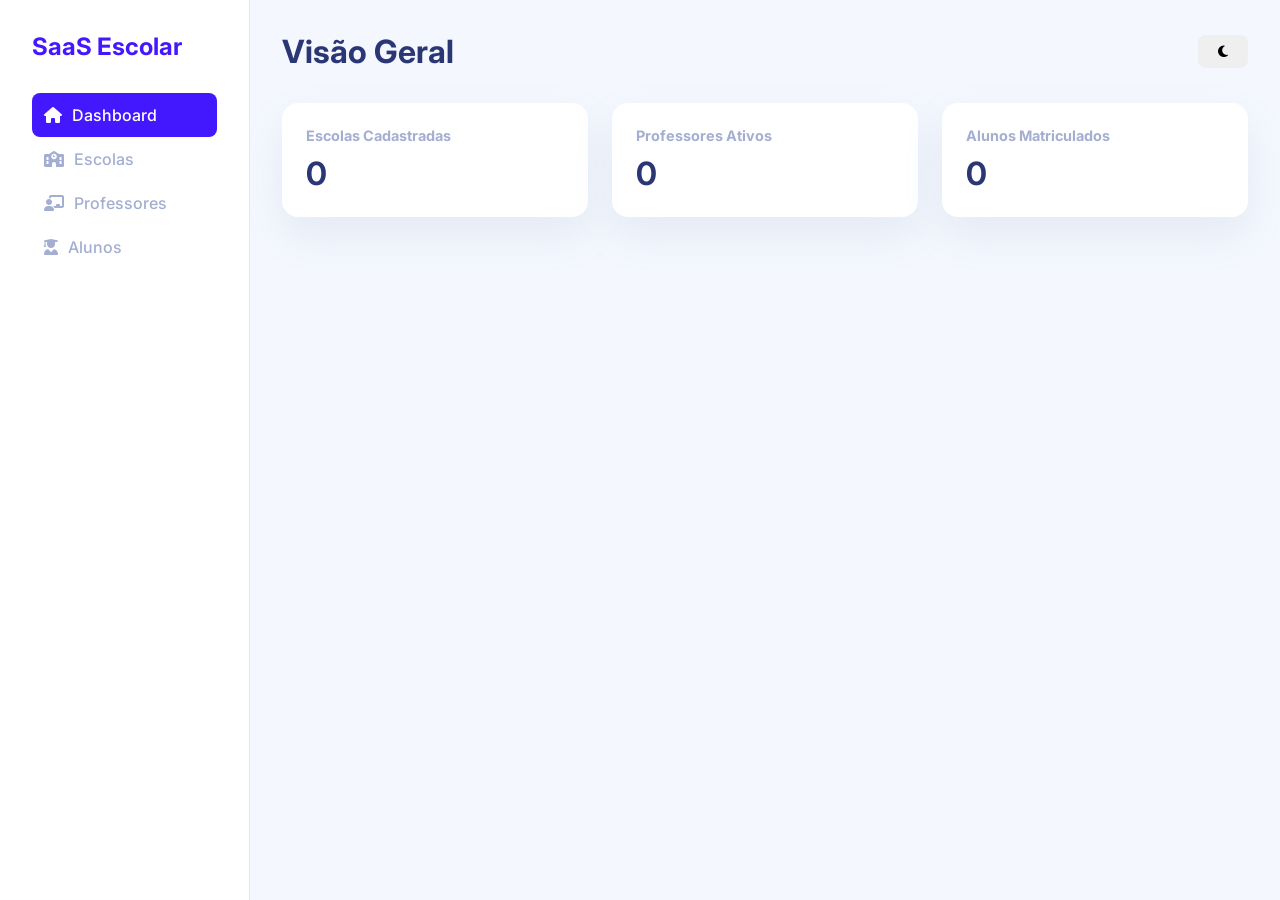
==== index.html @ 5978ae08 "feat: implement school system with HTML, CSS and JavaScript" ====
<!DOCTYPE html>
<html lang="pt-BR">
<head>
    <meta charset="UTF-8">
    <meta name="viewport" content="width=device-width, initial-scale=1.0">
    <title>SaaS Escolar - Dashboard</title>
    <link rel="stylesheet" href="css/style.css">
    <link rel="stylesheet" href="https://cdnjs.cloudflare.com/ajax/libs/font-awesome/6.4.0/css/all.min.css">
</head>
<body>
    <div class="app-container">
        <!-- SIDEBAR -->
        <aside class="sidebar">
            <div class="logo"><h2>SaaS Escolar</h2></div>
            <ul class="nav-links">
                <li><a href="index.html" class="active"><i class="fas fa-home"></i> Dashboard</a></li>
                <li><a href="pages/escola.html"><i class="fas fa-school"></i> Escolas</a></li>
                <li><a href="pages/professores.html"><i class="fas fa-chalkboard-teacher"></i> Professores</a></li>
                <li><a href="pages/alunos.html"><i class="fas fa-user-graduate"></i> Alunos</a></li>
            </ul>
        </aside>

        <!-- MAIN CONTENT -->
        <main class="main-content">
            <header class="topbar">
                <button id="mobile-menu-btn"><i class="fas fa-bars"></i></button>
                <h1>Visão Geral</h1>
                <button id="theme-toggle" class="btn"><i class="fas fa-moon"></i></button>
            </header>

            <div class="stats-grid">
                <div class="stat-card">
                    <h3>Escolas Cadastradas</h3>
                    <h2 id="total-escolas">0</h2>
                </div>
                <div class="stat-card">
                    <h3>Professores Ativos</h3>
                    <h2 id="total-professores">0</h2>
                </div>
                <div class="stat-card">
                    <h3>Alunos Matriculados</h3>
                    <h2 id="total-alunos">0</h2>
                </div>
            </div>
        </main>
    </div>
    
    <script src="js/storage.js"></script>
    <script src="js/app.js"></script>
    <script>
        // Lógica simples direto na view para o Dashboard
        document.addEventListener('DOMContentLoaded', () => {
            document.getElementById('total-escolas').innerText = StorageHelper.buscarDados('escolas').length;
            document.getElementById('total-professores').innerText = StorageHelper.buscarDados('professores').length;
            document.getElementById('total-alunos').innerText = StorageHelper.buscarDados('alunos').length;
        });
    </script>
</body>
</html>
---- css/style.css ----
@import url('https://fonts.googleapis.com/css2?family=Inter:wght@300;400;500;600;700&display=swap');

:root {
    --bg-color: #f4f7fe;
    --sidebar-bg: #ffffff;
    --text-main: #2b3674;
    --text-muted: #a3aed1;
    --primary: #4318ff;
    --primary-hover: #3311db;
    --danger: #ee5d50;
    --card-bg: #ffffff;
    --border-color: #e2e8f0;
    --shadow: 0px 18px 40px rgba(112, 144, 176, 0.12);
}

.dark-theme {
    --bg-color: #0b1437;
    --sidebar-bg: #111c44;
    --text-main: #ffffff;
    --text-muted: #a3aed1;
    --primary: #7551ff;
    --card-bg: #111c44;
    --border-color: #1b254b;
    --shadow: 0px 18px 40px rgba(0, 0, 0, 0.4);
}

* {
    margin: 0;
    padding: 0;
    box-sizing: border-box;
    font-family: 'Inter', sans-serif;
}

body {
    background-color: var(--bg-color);
    color: var(--text-main);
    transition: 0.3s;
}

/* Layout Grid */
.app-container {
    display: grid;
    grid-template-columns: 250px 1fr;
    min-height: 100vh;
}

/* Sidebar */
.sidebar {
    background: var(--sidebar-bg);
    padding: 2rem;
    border-right: 1px solid var(--border-color);
}

.logo h2 {
    color: var(--primary);
    margin-bottom: 2rem;
    font-weight: 700;
}

.nav-links {
    list-style: none;
}

.nav-links li a {
    display: flex;
    align-items: center;
    gap: 10px;
    padding: 12px;
    color: var(--text-muted);
    text-decoration: none;
    border-radius: 8px;
    transition: 0.3s;
    font-weight: 500;
}

.nav-links li a:hover,
.nav-links li a.active {
    background: var(--primary);
    color: white;
}

/* Main Content */
.main-content {
    padding: 2rem;
    overflow-y: auto;
}

.topbar {
    display: flex;
    justify-content: space-between;
    align-items: center;
    margin-bottom: 2rem;
}

.btn {
    padding: 10px 20px;
    border: none;
    border-radius: 8px;
    cursor: pointer;
    font-weight: 600;
    transition: 0.2s;
    display: inline-flex;
    align-items: center;
    gap: 8px;
}

.btn-primary {
    background: var(--primary);
    color: white;
}

.btn-primary:hover {
    background: var(--primary-hover);
}

.btn-danger {
    background: var(--danger);
    color: white;
}

/* Dashboard Cards */
.stats-grid {
    display: grid;
    grid-template-columns: repeat(auto-fit, minmax(220px, 1fr));
    gap: 1.5rem;
    margin-bottom: 2rem;
}

.stat-card {
    background: var(--card-bg);
    padding: 1.5rem;
    border-radius: 16px;
    box-shadow: var(--shadow);
    display: flex;
    flex-direction: column;
    gap: 10px;
}

.stat-card h3 {
    color: var(--text-muted);
    font-size: 0.9rem;
}

.stat-card h2 {
    font-size: 2rem;
    color: var(--text-main);
}

/* Tables */
.table-container {
    background: var(--card-bg);
    padding: 1.5rem;
    border-radius: 16px;
    box-shadow: var(--shadow);
    overflow-x: auto;
}

table {
    width: 100%;
    border-collapse: collapse;
    margin-top: 1rem;
}

th,
td {
    padding: 15px;
    text-align: left;
    border-bottom: 1px solid var(--border-color);
}

th {
    color: var(--text-muted);
    font-weight: 500;
}

td {
    color: var(--text-main);
}

.empty-state {
    text-align: center;
    padding: 2rem;
    color: var(--text-muted);
}

/* Modals */
.modal-overlay {
    position: fixed;
    top: 0;
    left: 0;
    width: 100%;
    height: 100%;
    background: rgba(0, 0, 0, 0.5);
    display: flex;
    justify-content: center;
    align-items: center;
    opacity: 0;
    pointer-events: none;
    transition: 0.3s;
}

.modal-overlay.active {
    opacity: 1;
    pointer-events: all;
}

.modal {
    background: var(--card-bg);
    padding: 2rem;
    border-radius: 16px;
    width: 100%;
    max-width: 500px;
    box-shadow: var(--shadow);
}

.form-group {
    margin-bottom: 1rem;
}

.form-group label {
    display: block;
    margin-bottom: 5px;
    color: var(--text-main);
    font-size: 0.9rem;
}

.form-control {
    width: 100%;
    padding: 10px;
    border: 1px solid var(--border-color);
    border-radius: 8px;
    background: transparent;
    color: var(--text-main);
}

.form-actions {
    display: flex;
    justify-content: flex-end;
    gap: 10px;
    margin-top: 1.5rem;
}

/* Toasts */
#toast-container {
    position: fixed;
    bottom: 20px;
    right: 20px;
    z-index: 9999;
    display: flex;
    flex-direction: column;
    gap: 10px;
}

.toast {
    background: var(--card-bg);
    color: var(--text-main);
    padding: 15px 25px;
    border-radius: 8px;
    box-shadow: var(--shadow);
    border-left: 5px solid var(--primary);
    transform: translateX(120%);
    transition: 0.3s;
}

.toast.show {
    transform: translateX(0);
}

.toast-error {
    border-left-color: var(--danger);
}

/* Responsividade */
#mobile-menu-btn {
    display: none;
    background: transparent;
    border: none;
    font-size: 1.5rem;
    color: var(--text-main);
    cursor: pointer;
}

@media (max-width: 768px) {
    .app-container {
        grid-template-columns: 1fr;
    }

    .sidebar {
        position: fixed;
        left: -250px;
        height: 100vh;
        z-index: 1000;
        transition: 0.3s;
    }

    .sidebar.active {
        left: 0;
    }

    #mobile-menu-btn {
        display: block;
    }
}
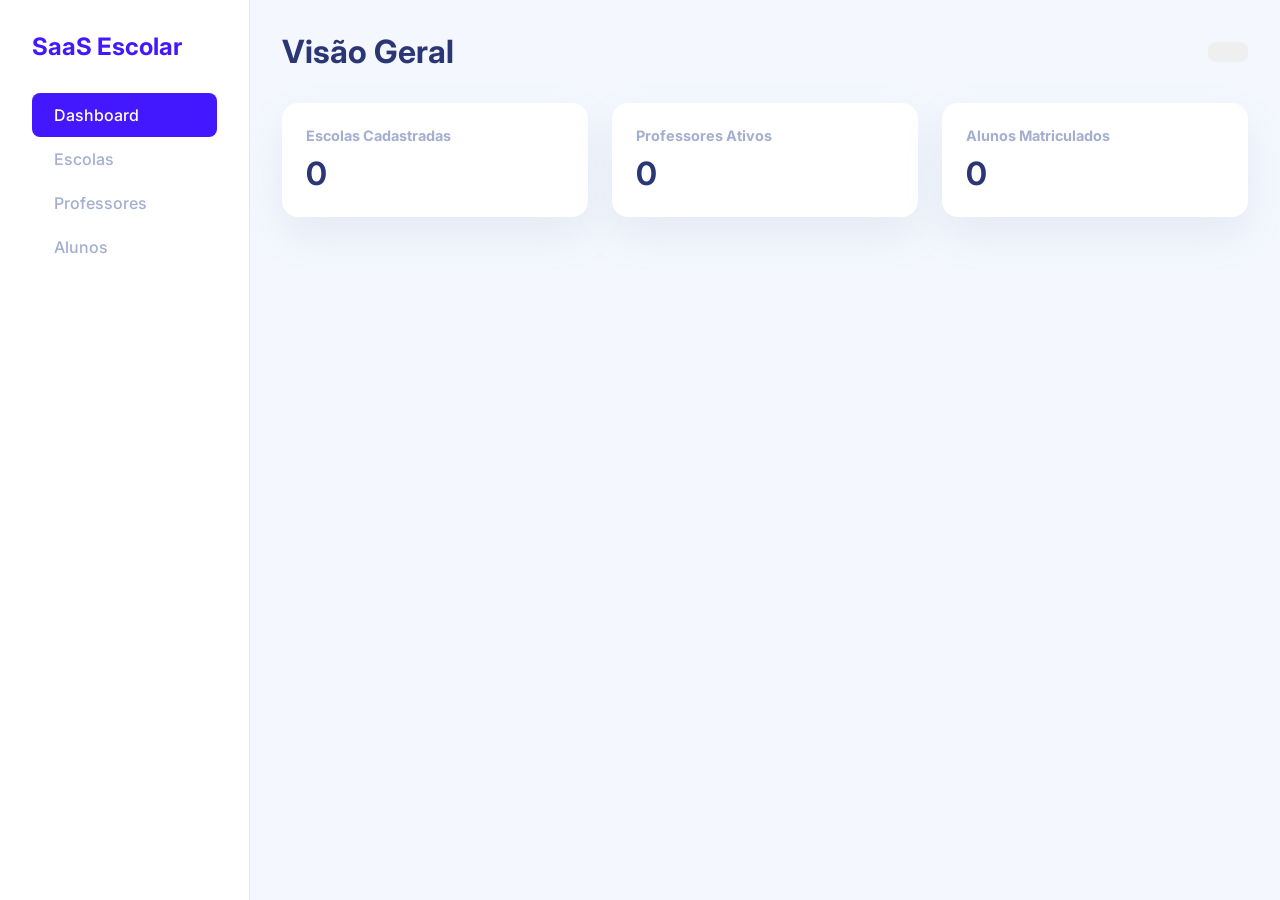
==== commit 00bc1ad8: "docs: add project README" ====
--- a/index.html
+++ b/index.html
@@ -4,8 +4,8 @@
     <meta charset="UTF-8">
     <meta name="viewport" content="width=device-width, initial-scale=1.0">
     <title>SaaS Escolar - Dashboard</title>
-    <link rel="stylesheet" href="css/style.css">
-    <link rel="stylesheet" href="https://cdnjs.cloudflare.com/ajax/libs/font-awesome/6.4.0/css/all.min.css">
+    <link rel="stylesheet" href="./src/css/style.css">
+    <link rel="stylesheet" href="./src/css/font-awesome.min.css">
 </head>
 <body>
     <div class="app-container">
@@ -13,10 +13,10 @@
         <aside class="sidebar">
             <div class="logo"><h2>SaaS Escolar</h2></div>
             <ul class="nav-links">
-                <li><a href="index.html" class="active"><i class="fas fa-home"></i> Dashboard</a></li>
-                <li><a href="pages/escola.html"><i class="fas fa-school"></i> Escolas</a></li>
-                <li><a href="pages/professores.html"><i class="fas fa-chalkboard-teacher"></i> Professores</a></li>
-                <li><a href="pages/alunos.html"><i class="fas fa-user-graduate"></i> Alunos</a></li>
+                <li><a href="./index.html" class="active"><i class="fas fa-home"></i> Dashboard</a></li>
+                <li><a href="./src/pages/escola.html"><i class="fas fa-school"></i> Escolas</a></li>
+                <li><a href="./src/pages/professores.html"><i class="fas fa-chalkboard-teacher"></i> Professores</a></li>
+                <li><a href="./src/pages/alunos.html"><i class="fas fa-user-graduate"></i> Alunos</a></li>
             </ul>
         </aside>
 
@@ -45,8 +45,8 @@
         </main>
     </div>
     
-    <script src="js/storage.js"></script>
-    <script src="js/app.js"></script>
+    <script src="./src/js/storage.js"></script>
+    <script src="./src/js/app.js"></script>
     <script>
         // Lógica simples direto na view para o Dashboard
         document.addEventListener('DOMContentLoaded', () => {
--- a/src/css/style.css
+++ b/src/css/style.css
@@ -0,0 +1,303 @@
+@import url('https://fonts.googleapis.com/css2?family=Inter:wght@300;400;500;600;700&display=swap');
+
+:root {
+    --bg-color: #f4f7fe;
+    --sidebar-bg: #ffffff;
+    --text-main: #2b3674;
+    --text-muted: #a3aed1;
+    --primary: #4318ff;
+    --primary-hover: #3311db;
+    --danger: #ee5d50;
+    --card-bg: #ffffff;
+    --border-color: #e2e8f0;
+    --shadow: 0px 18px 40px rgba(112, 144, 176, 0.12);
+}
+
+.dark-theme {
+    --bg-color: #0b1437;
+    --sidebar-bg: #111c44;
+    --text-main: #ffffff;
+    --text-muted: #a3aed1;
+    --primary: #7551ff;
+    --card-bg: #111c44;
+    --border-color: #1b254b;
+    --shadow: 0px 18px 40px rgba(0, 0, 0, 0.4);
+}
+
+* {
+    margin: 0;
+    padding: 0;
+    box-sizing: border-box;
+    font-family: 'Inter', sans-serif;
+}
+
+body {
+    background-color: var(--bg-color);
+    color: var(--text-main);
+    transition: 0.3s;
+}
+
+/* Layout Grid */
+.app-container {
+    display: grid;
+    grid-template-columns: 250px 1fr;
+    min-height: 100vh;
+}
+
+/* Sidebar */
+.sidebar {
+    background: var(--sidebar-bg);
+    padding: 2rem;
+    border-right: 1px solid var(--border-color);
+}
+
+.logo h2 {
+    color: var(--primary);
+    margin-bottom: 2rem;
+    font-weight: 700;
+}
+
+.nav-links {
+    list-style: none;
+}
+
+.nav-links li a {
+    display: flex;
+    align-items: center;
+    gap: 10px;
+    padding: 12px;
+    color: var(--text-muted);
+    text-decoration: none;
+    border-radius: 8px;
+    transition: 0.3s;
+    font-weight: 500;
+}
+
+.nav-links li a:hover,
+.nav-links li a.active {
+    background: var(--primary);
+    color: white;
+}
+
+/* Main Content */
+.main-content {
+    padding: 2rem;
+    overflow-y: auto;
+}
+
+.topbar {
+    display: flex;
+    justify-content: space-between;
+    align-items: center;
+    margin-bottom: 2rem;
+}
+
+.btn {
+    padding: 10px 20px;
+    border: none;
+    border-radius: 8px;
+    cursor: pointer;
+    font-weight: 600;
+    transition: 0.2s;
+    display: inline-flex;
+    align-items: center;
+    gap: 8px;
+}
+
+.btn-primary {
+    background: var(--primary);
+    color: white;
+}
+
+.btn-primary:hover {
+    background: var(--primary-hover);
+}
+
+.btn-danger {
+    background: var(--danger);
+    color: white;
+}
+
+/* Dashboard Cards */
+.stats-grid {
+    display: grid;
+    grid-template-columns: repeat(auto-fit, minmax(220px, 1fr));
+    gap: 1.5rem;
+    margin-bottom: 2rem;
+}
+
+.stat-card {
+    background: var(--card-bg);
+    padding: 1.5rem;
+    border-radius: 16px;
+    box-shadow: var(--shadow);
+    display: flex;
+    flex-direction: column;
+    gap: 10px;
+}
+
+.stat-card h3 {
+    color: var(--text-muted);
+    font-size: 0.9rem;
+}
+
+.stat-card h2 {
+    font-size: 2rem;
+    color: var(--text-main);
+}
+
+/* Tables */
+.table-container {
+    background: var(--card-bg);
+    padding: 1.5rem;
+    border-radius: 16px;
+    box-shadow: var(--shadow);
+    overflow-x: auto;
+}
+
+table {
+    width: 100%;
+    border-collapse: collapse;
+    margin-top: 1rem;
+}
+
+th,
+td {
+    padding: 15px;
+    text-align: left;
+    border-bottom: 1px solid var(--border-color);
+}
+
+th {
+    color: var(--text-muted);
+    font-weight: 500;
+}
+
+td {
+    color: var(--text-main);
+}
+
+.empty-state {
+    text-align: center;
+    padding: 2rem;
+    color: var(--text-muted);
+}
+
+/* Modals */
+.modal-overlay {
+    position: fixed;
+    top: 0;
+    left: 0;
+    width: 100%;
+    height: 100%;
+    background: rgba(0, 0, 0, 0.5);
+    display: flex;
+    justify-content: center;
+    align-items: center;
+    opacity: 0;
+    pointer-events: none;
+    transition: 0.3s;
+}
+
+.modal-overlay.active {
+    opacity: 1;
+    pointer-events: all;
+}
+
+.modal {
+    background: var(--card-bg);
+    padding: 2rem;
+    border-radius: 16px;
+    width: 100%;
+    max-width: 500px;
+    box-shadow: var(--shadow);
+}
+
+.form-group {
+    margin-bottom: 1rem;
+}
+
+.form-group label {
+    display: block;
+    margin-bottom: 5px;
+    color: var(--text-main);
+    font-size: 0.9rem;
+}
+
+.form-control {
+    width: 100%;
+    padding: 10px;
+    border: 1px solid var(--border-color);
+    border-radius: 8px;
+    background: transparent;
+    color: var(--text-main);
+}
+
+.form-actions {
+    display: flex;
+    justify-content: flex-end;
+    gap: 10px;
+    margin-top: 1.5rem;
+}
+
+/* Toasts */
+#toast-container {
+    position: fixed;
+    bottom: 20px;
+    right: 20px;
+    z-index: 9999;
+    display: flex;
+    flex-direction: column;
+    gap: 10px;
+}
+
+.toast {
+    background: var(--card-bg);
+    color: var(--text-main);
+    padding: 15px 25px;
+    border-radius: 8px;
+    box-shadow: var(--shadow);
+    border-left: 5px solid var(--primary);
+    transform: translateX(120%);
+    transition: 0.3s;
+}
+
+.toast.show {
+    transform: translateX(0);
+}
+
+.toast-error {
+    border-left-color: var(--danger);
+}
+
+/* Responsividade */
+#mobile-menu-btn {
+    display: none;
+    background: transparent;
+    border: none;
+    font-size: 1.5rem;
+    color: var(--text-main);
+    cursor: pointer;
+}
+
+@media (max-width: 768px) {
+    .app-container {
+        grid-template-columns: 1fr;
+    }
+
+    .sidebar {
+        position: fixed;
+        left: -250px;
+        height: 100vh;
+        z-index: 1000;
+        transition: 0.3s;
+    }
+
+    .sidebar.active {
+        left: 0;
+    }
+
+    #mobile-menu-btn {
+        display: block;
+    }
+}
